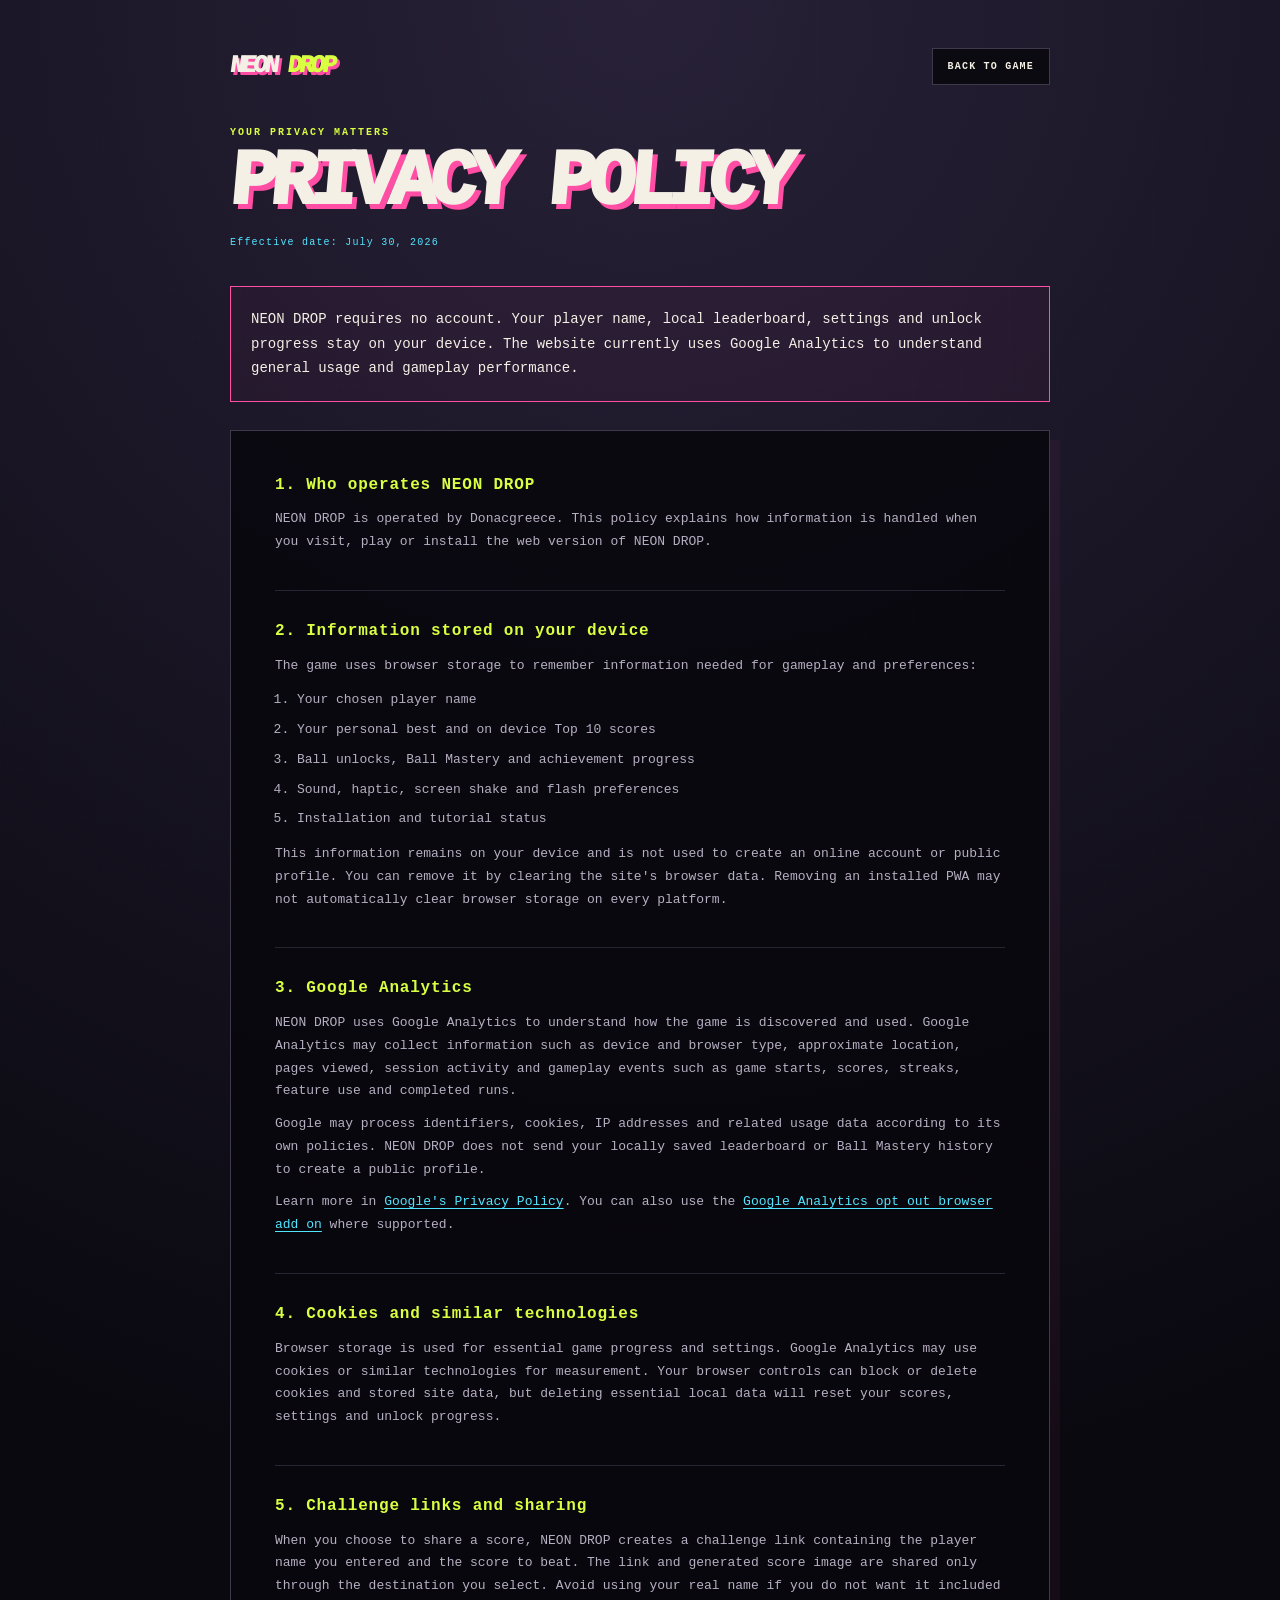
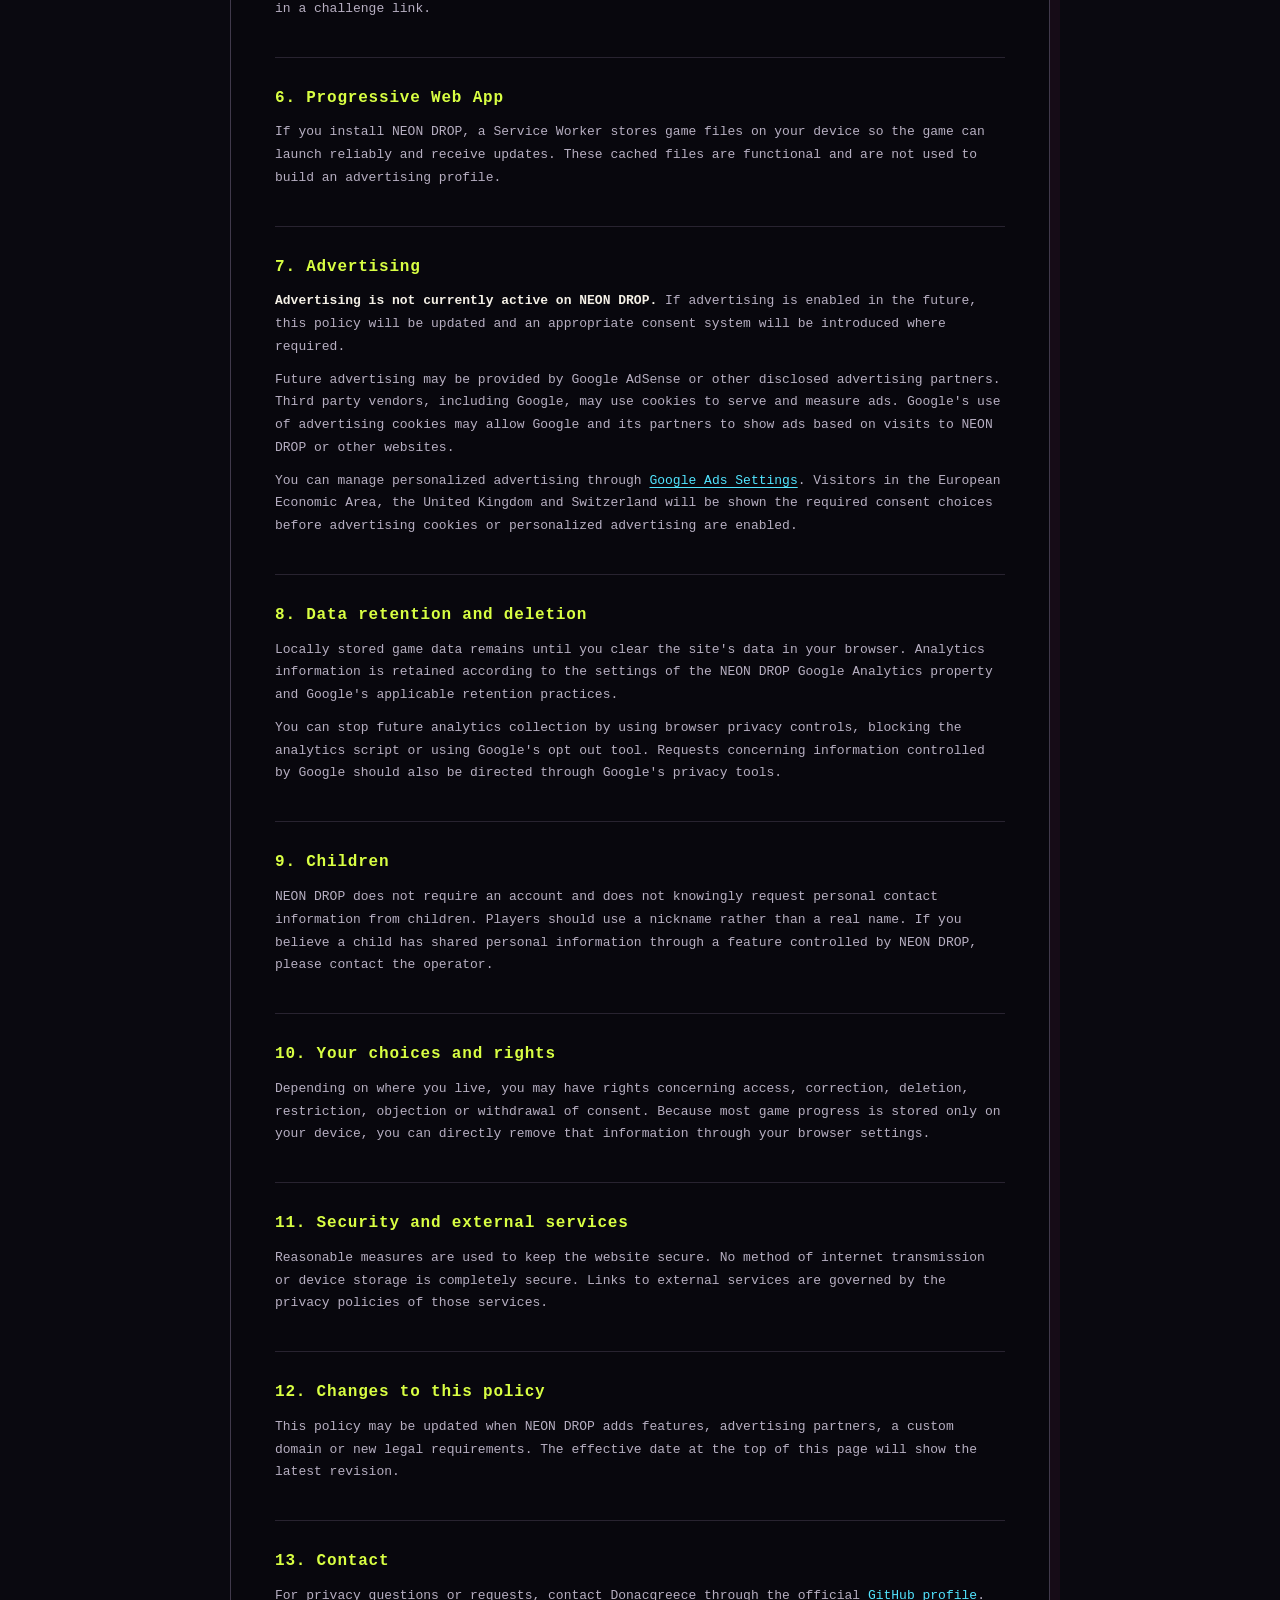
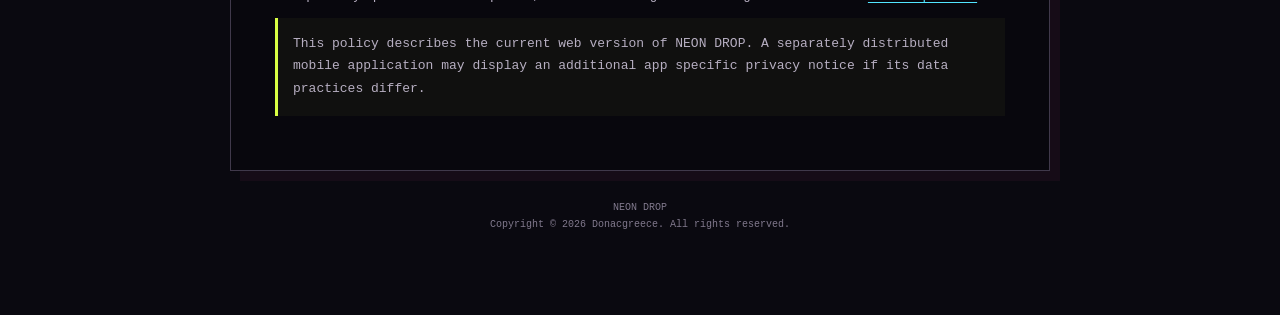
==== web/privacy.html @ dc1694ef "Add advertising ready privacy policy" ====
<!doctype html>
<html lang="en">
<head>
  <meta charset="utf-8">
  <meta name="viewport" content="width=device-width,initial-scale=1,viewport-fit=cover">
  <title>Privacy Policy | NEON DROP</title>
  <meta name="description" content="Privacy Policy for the NEON DROP mobile arcade game.">
  <meta name="theme-color" content="#0a0910">
  <link rel="canonical" href="https://donacgreece.github.io/NeonDrop/privacy.html">
  <link rel="icon" type="image/png" href="favicon.png">
  <link rel="apple-touch-icon" href="apple-touch-icon.png">
  <style>
    :root{--ink:#0a0910;--panel:#100e18;--paper:#f4f0e6;--muted:#b7afc2;--acid:#d9ff43;--hot:#ff4ea3;--cyan:#52e5ff;--line:#40394b}*{box-sizing:border-box}html{background:var(--ink);color:var(--paper);font-family:ui-monospace,SFMono-Regular,Menlo,Consolas,monospace;-webkit-font-smoothing:antialiased}body{margin:0;min-height:100vh;background:radial-gradient(circle at 50% 0,#282138 0,#0a0910 42%)}body:before{content:"";position:fixed;inset:0;pointer-events:none;opacity:.16;background:linear-gradient(#52e5ff12 1px,transparent 1px),linear-gradient(90deg,#52e5ff12 1px,transparent 1px);background-size:48px 48px}.page{position:relative;width:min(100% - 32px,820px);margin:0 auto;padding:48px 0 72px}.top{display:flex;align-items:center;justify-content:space-between;gap:20px;margin-bottom:42px}.logo{color:var(--paper);font-size:24px;font-weight:950;line-height:.85;letter-spacing:-.12em;transform:skew(-8deg);text-shadow:3px 3px var(--hot)}.logo span{color:var(--acid)}.back{padding:12px 15px;border:1px solid var(--line);color:var(--paper);background:#0b0a10;text-decoration:none;font-size:10px;font-weight:900;letter-spacing:.12em;text-transform:uppercase}.back:focus-visible,.back:hover{border-color:var(--cyan);color:var(--cyan)}.eyebrow{margin:0 0 12px;color:var(--acid);font-size:10px;font-weight:900;letter-spacing:.2em;text-transform:uppercase}h1{max-width:650px;margin:0 0 20px;font-size:clamp(42px,10vw,78px);line-height:.86;letter-spacing:-.09em;font-weight:950;transform:skew(-5deg);text-shadow:5px 5px var(--hot)}.updated{margin:0 0 38px;color:var(--cyan);font-size:10px;letter-spacing:.12em}.summary{margin-bottom:28px;padding:20px;border:1px solid var(--hot);background:#ff4ea30b;color:var(--paper);font-size:14px;line-height:1.75}.policy{padding:clamp(22px,5vw,44px);border:1px solid var(--line);background:#08070ddf;box-shadow:10px 10px #ff4ea30d}.policy section+section{margin-top:36px;padding-top:30px;border-top:1px solid #282330}.policy h2{margin:0 0 13px;color:var(--acid);font-size:16px;line-height:1.3;letter-spacing:.05em}.policy p,.policy li{color:var(--muted);font-size:13px;line-height:1.75}.policy p{margin:10px 0}.policy ol{margin:12px 0;padding-left:22px}.policy li+li{margin-top:7px}.policy strong{color:var(--paper)}a{color:var(--cyan);text-underline-offset:3px}.notice{padding:15px;border-left:3px solid var(--acid);background:#d9ff4309}.footer{margin-top:28px;color:#81798d;font-size:10px;line-height:1.7;text-align:center}@media(max-width:560px){.page{width:min(100% - 24px,820px);padding-top:max(28px,env(safe-area-inset-top));padding-bottom:max(48px,env(safe-area-inset-bottom))}.top{margin-bottom:34px}.logo{font-size:20px}.back{padding:10px;font-size:9px}.policy{padding:22px 18px}h1{font-size:48px}}
  </style>
</head>
<body>
  <main class="page">
    <header class="top">
      <div class="logo" aria-label="NEON DROP">NEON <span>DROP</span></div>
      <a class="back" href="./">Back to game</a>
    </header>

    <p class="eyebrow">Your privacy matters</p>
    <h1>PRIVACY POLICY</h1>
    <p class="updated">Effective date: July 30, 2026</p>

    <p class="summary">NEON DROP requires no account. Your player name, local leaderboard, settings and unlock progress stay on your device. The website currently uses Google Analytics to understand general usage and gameplay performance.</p>

    <article class="policy">
      <section>
        <h2>1. Who operates NEON DROP</h2>
        <p>NEON DROP is operated by Donacgreece. This policy explains how information is handled when you visit, play or install the web version of NEON DROP.</p>
      </section>

      <section>
        <h2>2. Information stored on your device</h2>
        <p>The game uses browser storage to remember information needed for gameplay and preferences:</p>
        <ol>
          <li>Your chosen player name</li>
          <li>Your personal best and on device Top 10 scores</li>
          <li>Ball unlocks, Ball Mastery and achievement progress</li>
          <li>Sound, haptic, screen shake and flash preferences</li>
          <li>Installation and tutorial status</li>
        </ol>
        <p>This information remains on your device and is not used to create an online account or public profile. You can remove it by clearing the site's browser data. Removing an installed PWA may not automatically clear browser storage on every platform.</p>
      </section>

      <section>
        <h2>3. Google Analytics</h2>
        <p>NEON DROP uses Google Analytics to understand how the game is discovered and used. Google Analytics may collect information such as device and browser type, approximate location, pages viewed, session activity and gameplay events such as game starts, scores, streaks, feature use and completed runs.</p>
        <p>Google may process identifiers, cookies, IP addresses and related usage data according to its own policies. NEON DROP does not send your locally saved leaderboard or Ball Mastery history to create a public profile.</p>
        <p>Learn more in <a href="https://policies.google.com/privacy" rel="noopener noreferrer">Google's Privacy Policy</a>. You can also use the <a href="https://tools.google.com/dlpage/gaoptout" rel="noopener noreferrer">Google Analytics opt out browser add on</a> where supported.</p>
      </section>

      <section>
        <h2>4. Cookies and similar technologies</h2>
        <p>Browser storage is used for essential game progress and settings. Google Analytics may use cookies or similar technologies for measurement. Your browser controls can block or delete cookies and stored site data, but deleting essential local data will reset your scores, settings and unlock progress.</p>
      </section>

      <section>
        <h2>5. Challenge links and sharing</h2>
        <p>When you choose to share a score, NEON DROP creates a challenge link containing the player name you entered and the score to beat. The link and generated score image are shared only through the destination you select. Avoid using your real name if you do not want it included in a challenge link.</p>
      </section>

      <section>
        <h2>6. Progressive Web App</h2>
        <p>If you install NEON DROP, a Service Worker stores game files on your device so the game can launch reliably and receive updates. These cached files are functional and are not used to build an advertising profile.</p>
      </section>

      <section>
        <h2>7. Advertising</h2>
        <p><strong>Advertising is not currently active on NEON DROP.</strong> If advertising is enabled in the future, this policy will be updated and an appropriate consent system will be introduced where required.</p>
        <p>Future advertising may be provided by Google AdSense or other disclosed advertising partners. Third party vendors, including Google, may use cookies to serve and measure ads. Google's use of advertising cookies may allow Google and its partners to show ads based on visits to NEON DROP or other websites.</p>
        <p>You can manage personalized advertising through <a href="https://adssettings.google.com/" rel="noopener noreferrer">Google Ads Settings</a>. Visitors in the European Economic Area, the United Kingdom and Switzerland will be shown the required consent choices before advertising cookies or personalized advertising are enabled.</p>
      </section>

      <section>
        <h2>8. Data retention and deletion</h2>
        <p>Locally stored game data remains until you clear the site's data in your browser. Analytics information is retained according to the settings of the NEON DROP Google Analytics property and Google's applicable retention practices.</p>
        <p>You can stop future analytics collection by using browser privacy controls, blocking the analytics script or using Google's opt out tool. Requests concerning information controlled by Google should also be directed through Google's privacy tools.</p>
      </section>

      <section>
        <h2>9. Children</h2>
        <p>NEON DROP does not require an account and does not knowingly request personal contact information from children. Players should use a nickname rather than a real name. If you believe a child has shared personal information through a feature controlled by NEON DROP, please contact the operator.</p>
      </section>

      <section>
        <h2>10. Your choices and rights</h2>
        <p>Depending on where you live, you may have rights concerning access, correction, deletion, restriction, objection or withdrawal of consent. Because most game progress is stored only on your device, you can directly remove that information through your browser settings.</p>
      </section>

      <section>
        <h2>11. Security and external services</h2>
        <p>Reasonable measures are used to keep the website secure. No method of internet transmission or device storage is completely secure. Links to external services are governed by the privacy policies of those services.</p>
      </section>

      <section>
        <h2>12. Changes to this policy</h2>
        <p>This policy may be updated when NEON DROP adds features, advertising partners, a custom domain or new legal requirements. The effective date at the top of this page will show the latest revision.</p>
      </section>

      <section>
        <h2>13. Contact</h2>
        <p>For privacy questions or requests, contact Donacgreece through the official <a href="https://github.com/Donacgreece" rel="noopener noreferrer">GitHub profile</a>.</p>
        <p class="notice">This policy describes the current web version of NEON DROP. A separately distributed mobile application may display an additional app specific privacy notice if its data practices differ.</p>
      </section>
    </article>

    <p class="footer">NEON DROP<br>Copyright © 2026 Donacgreece. All rights reserved.</p>
  </main>
</body>
</html>
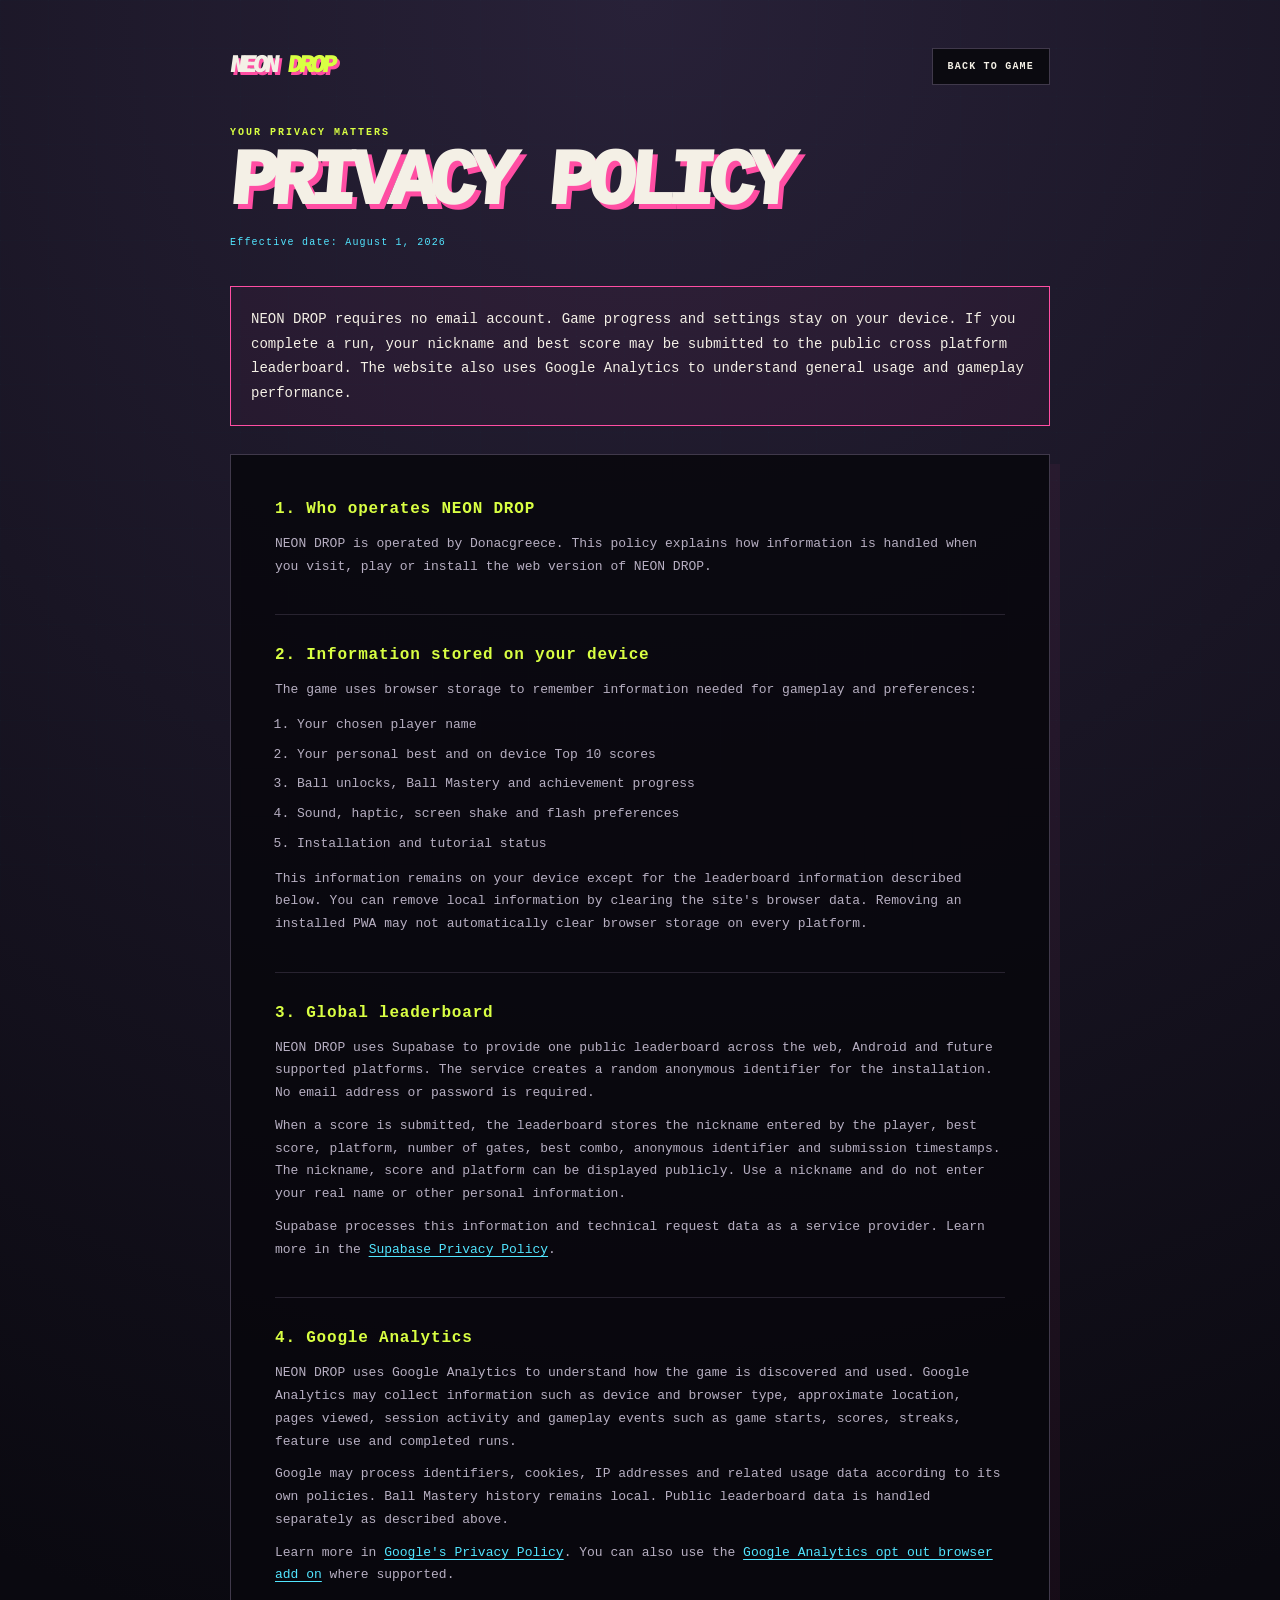
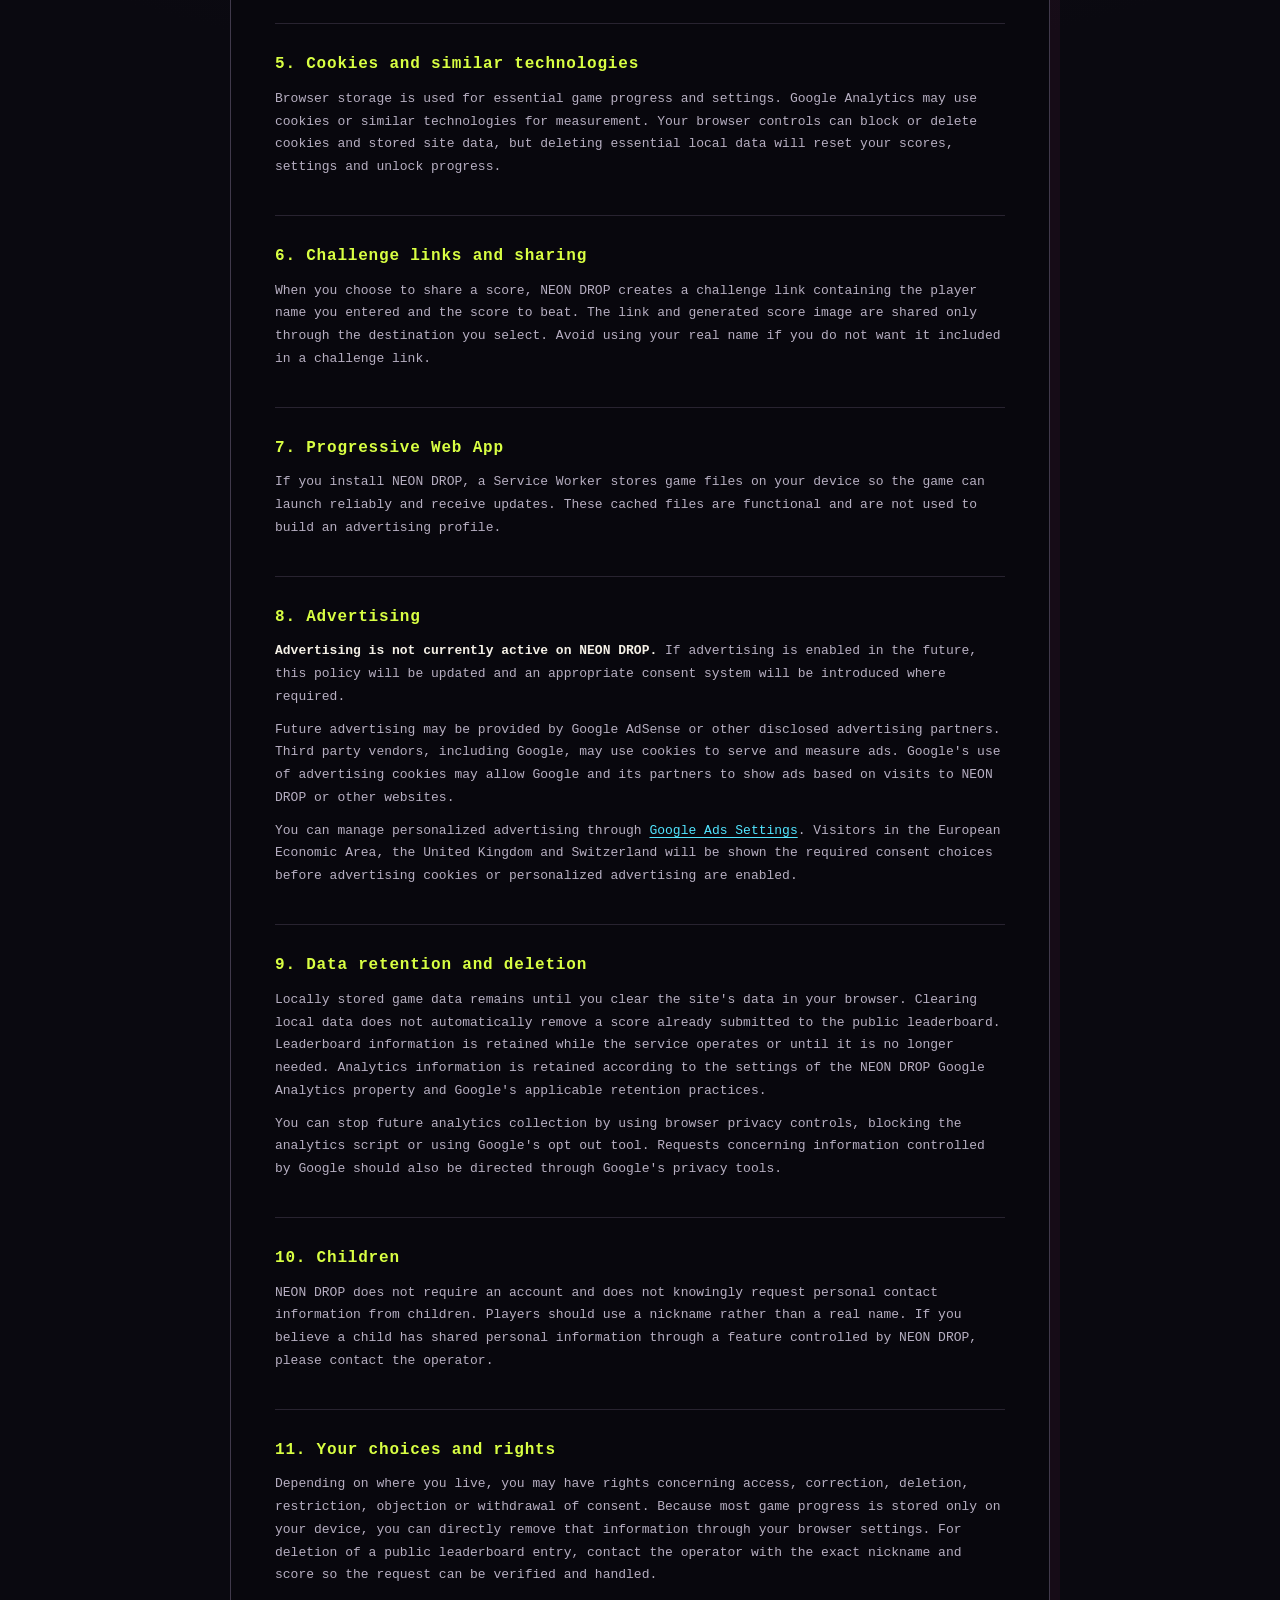
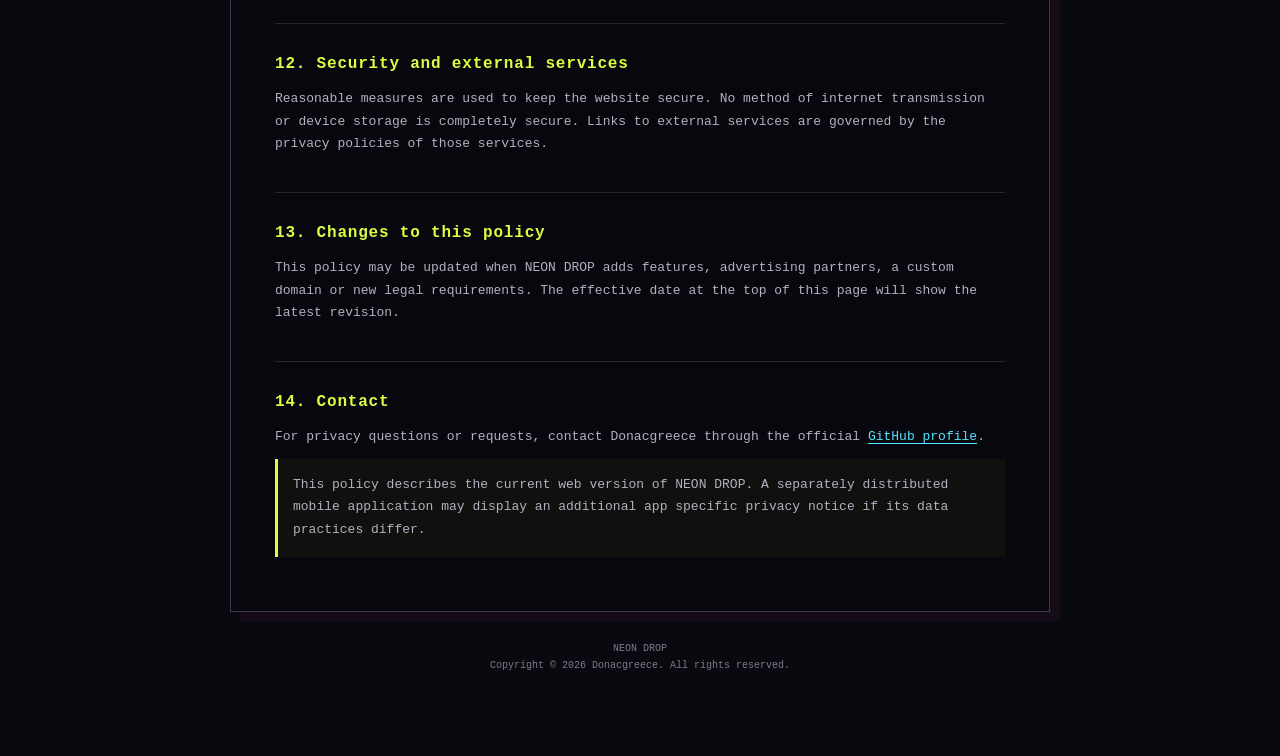
==== commit e6cbf15e: "Add shared Supabase global leaderboard" ====
--- a/web/privacy.html
+++ b/web/privacy.html
@@ -22,9 +22,9 @@
 
     <p class="eyebrow">Your privacy matters</p>
     <h1>PRIVACY POLICY</h1>
-    <p class="updated">Effective date: July 30, 2026</p>
+    <p class="updated">Effective date: August 1, 2026</p>
 
-    <p class="summary">NEON DROP requires no account. Your player name, local leaderboard, settings and unlock progress stay on your device. The website currently uses Google Analytics to understand general usage and gameplay performance.</p>
+    <p class="summary">NEON DROP requires no email account. Game progress and settings stay on your device. If you complete a run, your nickname and best score may be submitted to the public cross platform leaderboard. The website also uses Google Analytics to understand general usage and gameplay performance.</p>
 
     <article class="policy">
       <section>
@@ -42,66 +42,73 @@
           <li>Sound, haptic, screen shake and flash preferences</li>
           <li>Installation and tutorial status</li>
         </ol>
-        <p>This information remains on your device and is not used to create an online account or public profile. You can remove it by clearing the site's browser data. Removing an installed PWA may not automatically clear browser storage on every platform.</p>
+        <p>This information remains on your device except for the leaderboard information described below. You can remove local information by clearing the site's browser data. Removing an installed PWA may not automatically clear browser storage on every platform.</p>
       </section>
 
       <section>
-        <h2>3. Google Analytics</h2>
+        <h2>3. Global leaderboard</h2>
+        <p>NEON DROP uses Supabase to provide one public leaderboard across the web, Android and future supported platforms. The service creates a random anonymous identifier for the installation. No email address or password is required.</p>
+        <p>When a score is submitted, the leaderboard stores the nickname entered by the player, best score, platform, number of gates, best combo, anonymous identifier and submission timestamps. The nickname, score and platform can be displayed publicly. Use a nickname and do not enter your real name or other personal information.</p>
+        <p>Supabase processes this information and technical request data as a service provider. Learn more in the <a href="https://supabase.com/privacy" rel="noopener noreferrer">Supabase Privacy Policy</a>.</p>
+      </section>
+
+      <section>
+        <h2>4. Google Analytics</h2>
         <p>NEON DROP uses Google Analytics to understand how the game is discovered and used. Google Analytics may collect information such as device and browser type, approximate location, pages viewed, session activity and gameplay events such as game starts, scores, streaks, feature use and completed runs.</p>
-        <p>Google may process identifiers, cookies, IP addresses and related usage data according to its own policies. NEON DROP does not send your locally saved leaderboard or Ball Mastery history to create a public profile.</p>
+        <p>Google may process identifiers, cookies, IP addresses and related usage data according to its own policies. Ball Mastery history remains local. Public leaderboard data is handled separately as described above.</p>
         <p>Learn more in <a href="https://policies.google.com/privacy" rel="noopener noreferrer">Google's Privacy Policy</a>. You can also use the <a href="https://tools.google.com/dlpage/gaoptout" rel="noopener noreferrer">Google Analytics opt out browser add on</a> where supported.</p>
       </section>
 
       <section>
-        <h2>4. Cookies and similar technologies</h2>
+        <h2>5. Cookies and similar technologies</h2>
         <p>Browser storage is used for essential game progress and settings. Google Analytics may use cookies or similar technologies for measurement. Your browser controls can block or delete cookies and stored site data, but deleting essential local data will reset your scores, settings and unlock progress.</p>
       </section>
 
       <section>
-        <h2>5. Challenge links and sharing</h2>
+        <h2>6. Challenge links and sharing</h2>
         <p>When you choose to share a score, NEON DROP creates a challenge link containing the player name you entered and the score to beat. The link and generated score image are shared only through the destination you select. Avoid using your real name if you do not want it included in a challenge link.</p>
       </section>
 
       <section>
-        <h2>6. Progressive Web App</h2>
+        <h2>7. Progressive Web App</h2>
         <p>If you install NEON DROP, a Service Worker stores game files on your device so the game can launch reliably and receive updates. These cached files are functional and are not used to build an advertising profile.</p>
       </section>
 
       <section>
-        <h2>7. Advertising</h2>
+        <h2>8. Advertising</h2>
         <p><strong>Advertising is not currently active on NEON DROP.</strong> If advertising is enabled in the future, this policy will be updated and an appropriate consent system will be introduced where required.</p>
         <p>Future advertising may be provided by Google AdSense or other disclosed advertising partners. Third party vendors, including Google, may use cookies to serve and measure ads. Google's use of advertising cookies may allow Google and its partners to show ads based on visits to NEON DROP or other websites.</p>
         <p>You can manage personalized advertising through <a href="https://adssettings.google.com/" rel="noopener noreferrer">Google Ads Settings</a>. Visitors in the European Economic Area, the United Kingdom and Switzerland will be shown the required consent choices before advertising cookies or personalized advertising are enabled.</p>
       </section>
 
       <section>
-        <h2>8. Data retention and deletion</h2>
-        <p>Locally stored game data remains until you clear the site's data in your browser. Analytics information is retained according to the settings of the NEON DROP Google Analytics property and Google's applicable retention practices.</p>
+        <h2>9. Data retention and deletion</h2>
+        <p>Locally stored game data remains until you clear the site's data in your browser. Clearing local data does not automatically remove a score already submitted to the public leaderboard. Leaderboard information is retained while the service operates or until it is no longer needed. Analytics information is retained according to the settings of the NEON DROP Google Analytics property and Google's applicable retention practices.</p>
         <p>You can stop future analytics collection by using browser privacy controls, blocking the analytics script or using Google's opt out tool. Requests concerning information controlled by Google should also be directed through Google's privacy tools.</p>
       </section>
 
       <section>
-        <h2>9. Children</h2>
+        <h2>10. Children</h2>
         <p>NEON DROP does not require an account and does not knowingly request personal contact information from children. Players should use a nickname rather than a real name. If you believe a child has shared personal information through a feature controlled by NEON DROP, please contact the operator.</p>
       </section>
 
       <section>
-        <h2>10. Your choices and rights</h2>
-        <p>Depending on where you live, you may have rights concerning access, correction, deletion, restriction, objection or withdrawal of consent. Because most game progress is stored only on your device, you can directly remove that information through your browser settings.</p>
+        <h2>11. Your choices and rights</h2>
+        <p>Depending on where you live, you may have rights concerning access, correction, deletion, restriction, objection or withdrawal of consent. Because most game progress is stored only on your device, you can directly remove that information through your browser settings. For deletion of a public leaderboard entry, contact the operator with the exact nickname and score so the request can be verified and handled.</p>
       </section>
 
       <section>
-        <h2>11. Security and external services</h2>
+        <h2>12. Security and external services</h2>
         <p>Reasonable measures are used to keep the website secure. No method of internet transmission or device storage is completely secure. Links to external services are governed by the privacy policies of those services.</p>
       </section>
 
       <section>
-        <h2>12. Changes to this policy</h2>
+        <h2>13. Changes to this policy</h2>
         <p>This policy may be updated when NEON DROP adds features, advertising partners, a custom domain or new legal requirements. The effective date at the top of this page will show the latest revision.</p>
       </section>
 
       <section>
-        <h2>13. Contact</h2>
+        <h2>14. Contact</h2>
         <p>For privacy questions or requests, contact Donacgreece through the official <a href="https://github.com/Donacgreece" rel="noopener noreferrer">GitHub profile</a>.</p>
         <p class="notice">This policy describes the current web version of NEON DROP. A separately distributed mobile application may display an additional app specific privacy notice if its data practices differ.</p>
       </section>
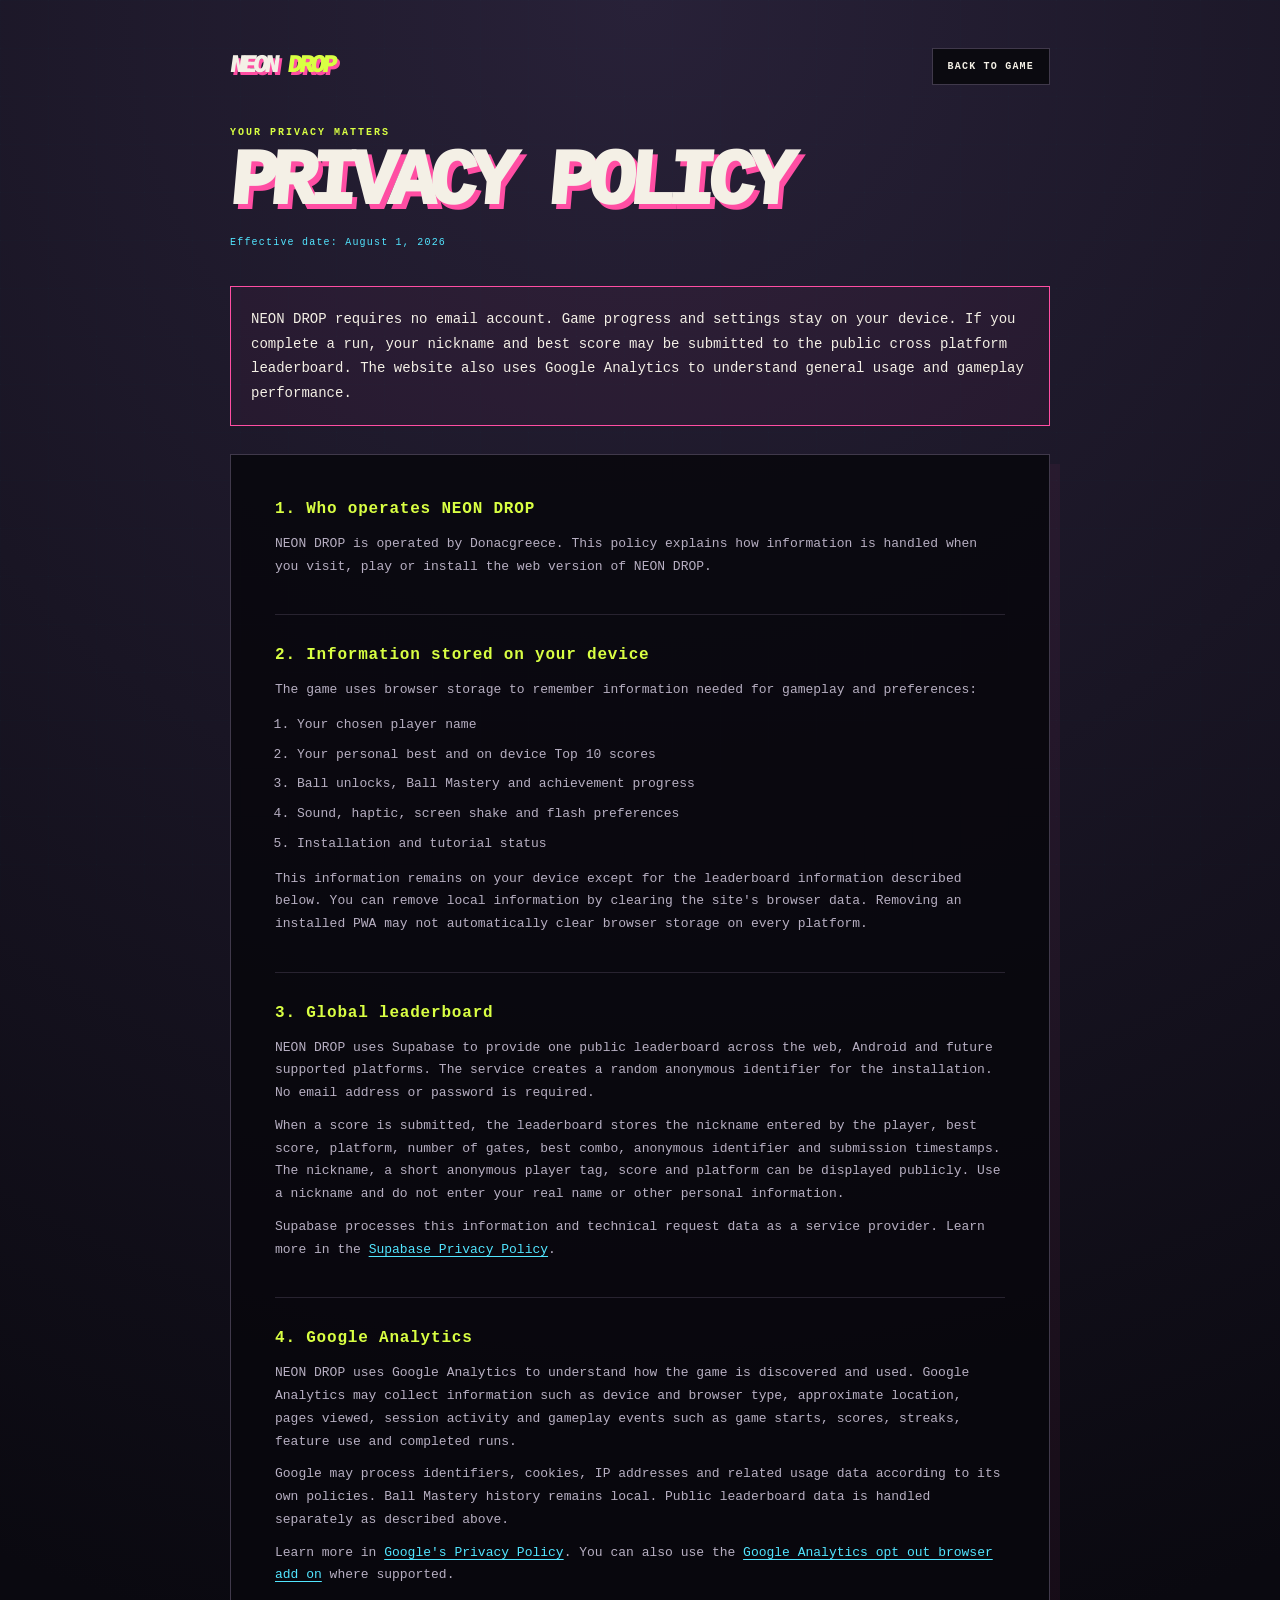
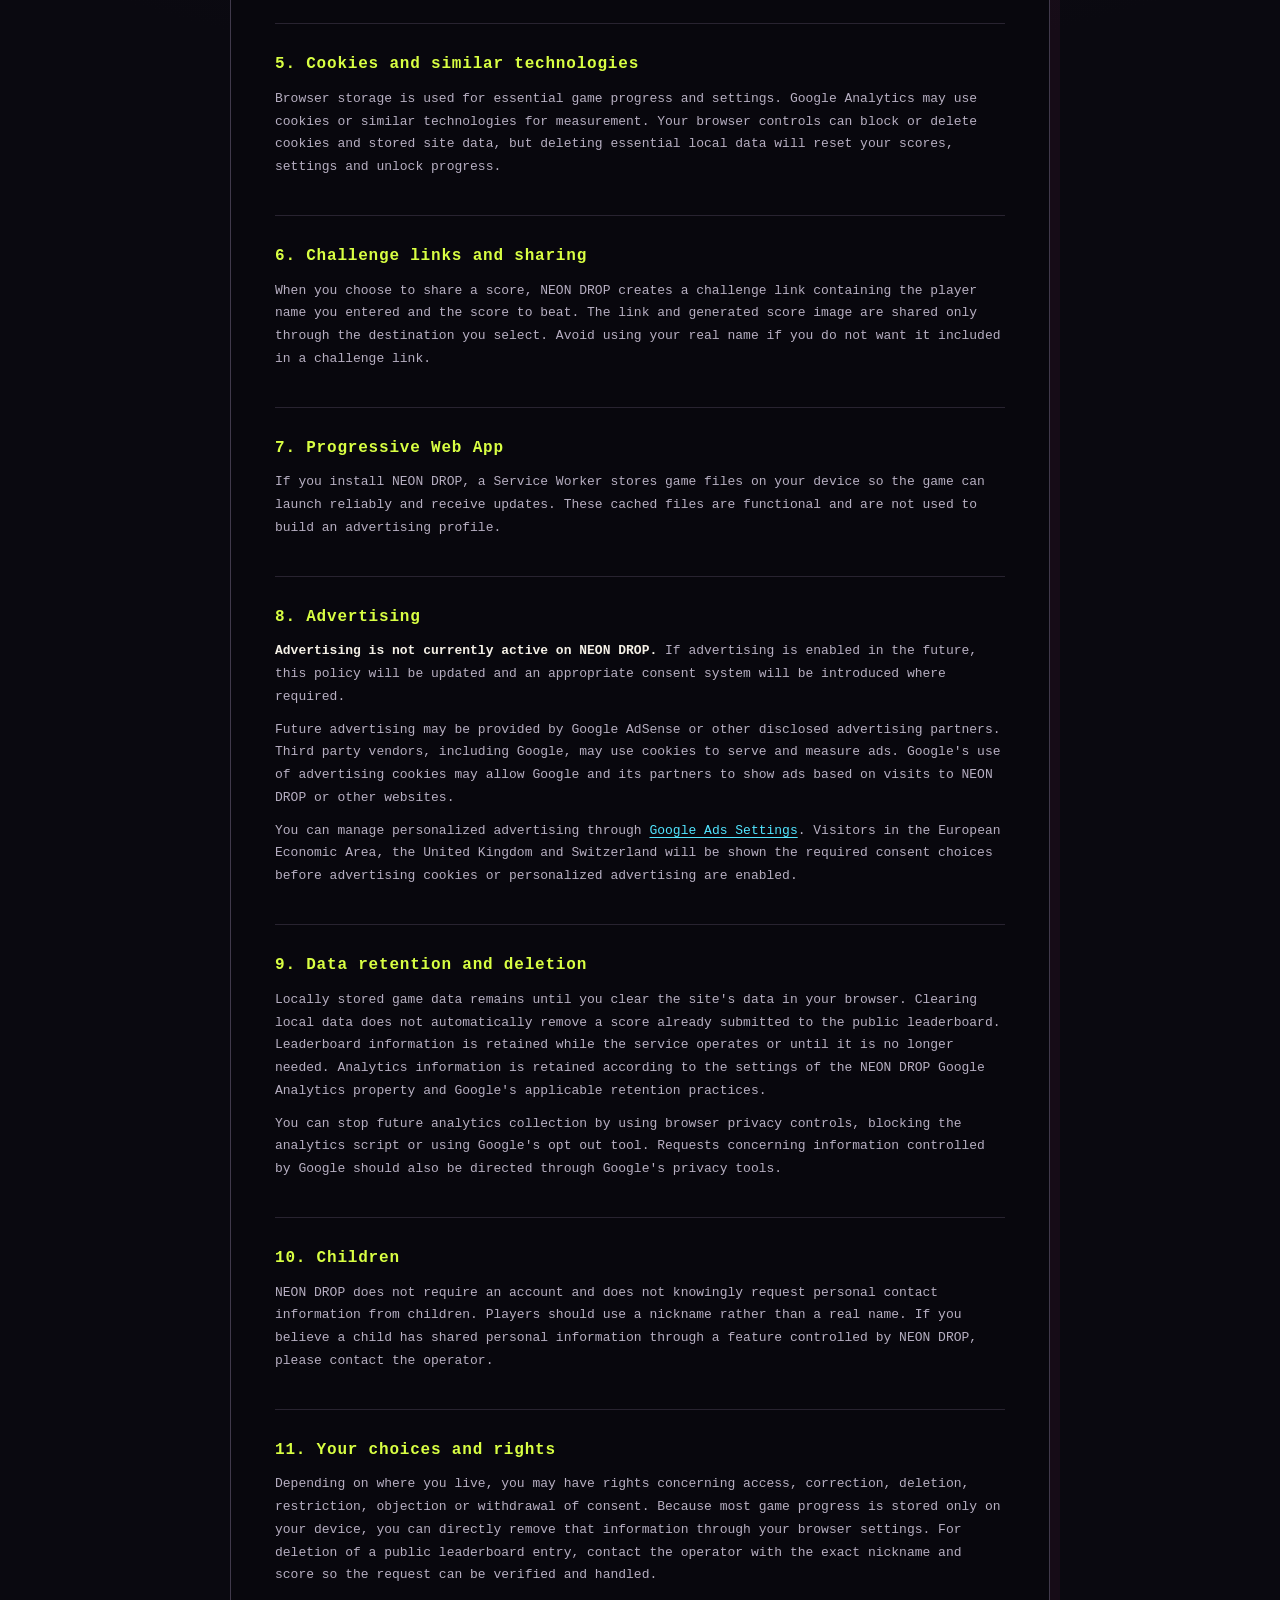
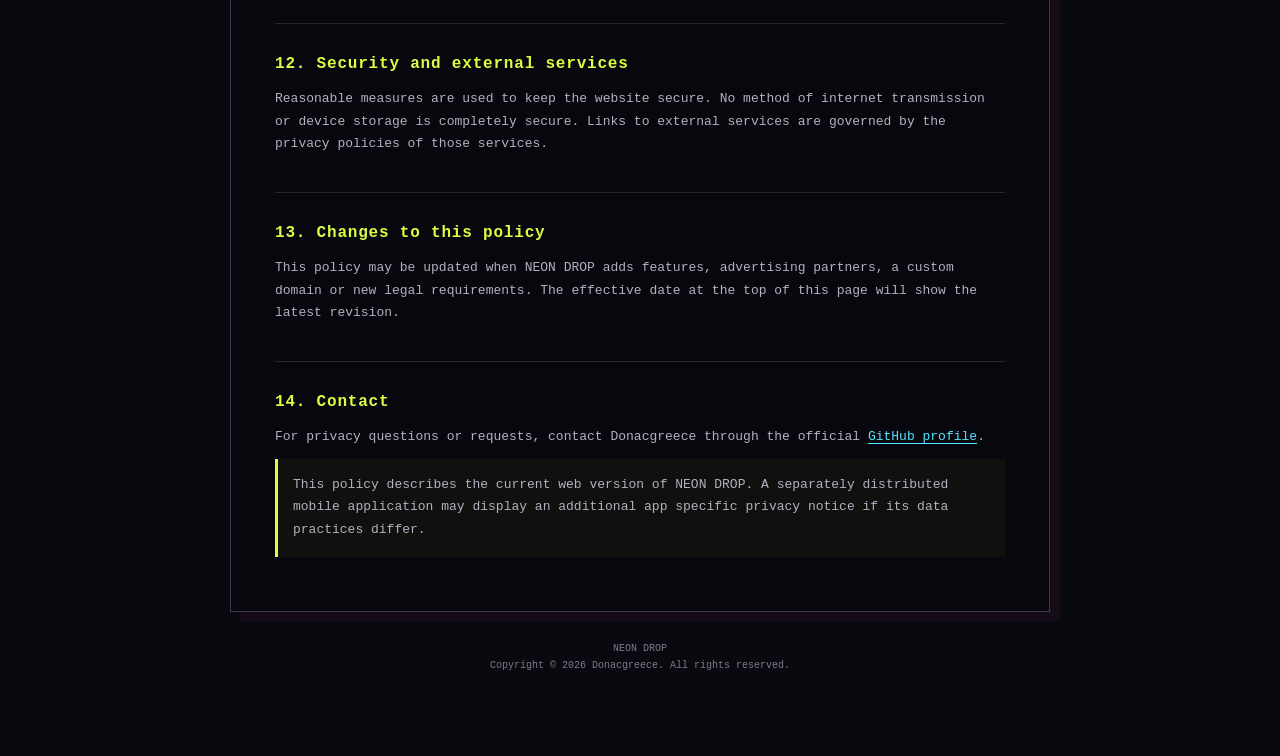
==== commit f285b1c8: "Allow shared display names with player tags" ====
--- a/web/privacy.html
+++ b/web/privacy.html
@@ -48,7 +48,7 @@
       <section>
         <h2>3. Global leaderboard</h2>
         <p>NEON DROP uses Supabase to provide one public leaderboard across the web, Android and future supported platforms. The service creates a random anonymous identifier for the installation. No email address or password is required.</p>
-        <p>When a score is submitted, the leaderboard stores the nickname entered by the player, best score, platform, number of gates, best combo, anonymous identifier and submission timestamps. The nickname, score and platform can be displayed publicly. Use a nickname and do not enter your real name or other personal information.</p>
+        <p>When a score is submitted, the leaderboard stores the nickname entered by the player, best score, platform, number of gates, best combo, anonymous identifier and submission timestamps. The nickname, a short anonymous player tag, score and platform can be displayed publicly. Use a nickname and do not enter your real name or other personal information.</p>
         <p>Supabase processes this information and technical request data as a service provider. Learn more in the <a href="https://supabase.com/privacy" rel="noopener noreferrer">Supabase Privacy Policy</a>.</p>
       </section>
 
